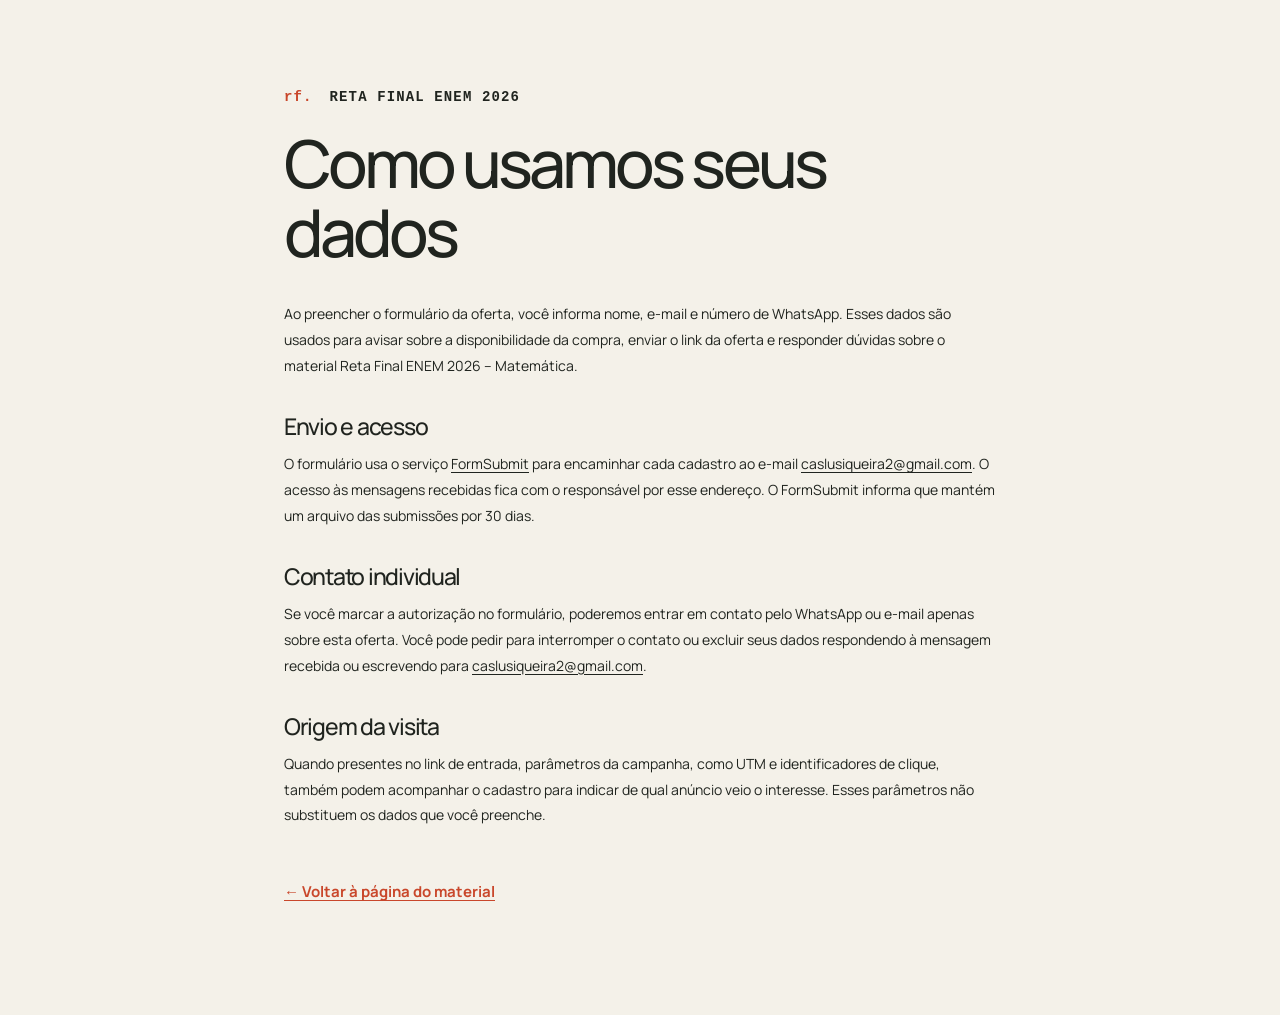
==== privacidade.html @ 4589cd56 "Add lead form privacy notice" ====
<!doctype html>
<html lang="pt-BR">
<head>
  <meta charset="utf-8">
  <meta name="viewport" content="width=device-width, initial-scale=1">
  <meta name="theme-color" content="#f4f1e9">
  <title>Privacidade | Reta Final ENEM 2026</title>
  <meta name="description" content="Como os dados do formulário da oferta Reta Final ENEM 2026 são utilizados.">
  <link rel="canonical" href="https://andreretafinal.vercel.app/privacidade.html">
  <link rel="icon" href="assets/favicon.svg" type="image/svg+xml">
  <link rel="stylesheet" href="assets/site.css?v=20261107-leads">
  <style>
    .privacy-page{max-width:760px;margin:0 auto;padding:85px 24px 110px}
    .privacy-page h1{font-size:clamp(36px,6vw,66px);line-height:1.05;letter-spacing:-.06em;margin:18px 0 34px}
    .privacy-page h2{font-size:23px;margin:35px 0 12px}
    .privacy-page p,.privacy-page li{font-size:14px;line-height:1.85;margin:0 0 12px}
    .privacy-page a{text-decoration:underline;text-underline-offset:3px}
    .privacy-page ul{padding-left:24px}
    .privacy-page .back-link{display:inline-block;margin-top:40px;color:var(--accent);font-weight:700}
  </style>
</head>
<body>
  <main class="privacy-page">
    <p class="eyebrow"><span>rf.</span> RETA FINAL ENEM 2026</p>
    <h1>Como usamos seus dados</h1>
    <p>Ao preencher o formulário da oferta, você informa nome, e-mail e número de WhatsApp. Esses dados são usados para avisar sobre a disponibilidade da compra, enviar o link da oferta e responder dúvidas sobre o material Reta Final ENEM 2026 – Matemática.</p>
    <h2>Envio e acesso</h2>
    <p>O formulário usa o serviço <a href="https://formsubmit.co/" target="_blank" rel="noopener noreferrer">FormSubmit</a> para encaminhar cada cadastro ao e-mail <a href="mailto:caslusiqueira2@gmail.com">caslusiqueira2@gmail.com</a>. O acesso às mensagens recebidas fica com o responsável por esse endereço. O FormSubmit informa que mantém um arquivo das submissões por 30 dias.</p>
    <h2>Contato individual</h2>
    <p>Se você marcar a autorização no formulário, poderemos entrar em contato pelo WhatsApp ou e-mail apenas sobre esta oferta. Você pode pedir para interromper o contato ou excluir seus dados respondendo à mensagem recebida ou escrevendo para <a href="mailto:caslusiqueira2@gmail.com">caslusiqueira2@gmail.com</a>.</p>
    <h2>Origem da visita</h2>
    <p>Quando presentes no link de entrada, parâmetros da campanha, como UTM e identificadores de clique, também podem acompanhar o cadastro para indicar de qual anúncio veio o interesse. Esses parâmetros não substituem os dados que você preenche.</p>
    <a class="back-link" href="/">← Voltar à página do material</a>
  </main>
</body>
</html>
---- assets/site.css ----
@font-face{font-family:Manrope;src:url('fonts/manrope-latin.woff2') format('woff2');font-weight:400 800;font-display:swap}
@font-face{font-family:Newsreader;src:url('fonts/newsreader-italic-latin.woff2') format('woff2');font-weight:400 500;font-style:italic;font-display:swap}
:root{--paper:#f4f1e9;--white:#fcfbf7;--ink:#20241f;--muted:#65685f;--line:#d7d7cc;--accent:#c9472b;--accent-light:#f0dace;--dark:#222b25;--serif:Newsreader,Georgia,serif;--sans:Manrope,Arial,sans-serif;--mono:'Courier New',monospace}
*,*::before,*::after{box-sizing:border-box}
html{scroll-behavior:smooth;scroll-padding-top:104px;-webkit-text-size-adjust:100%}
body{margin:0;background:var(--paper);color:var(--ink);font-family:var(--sans);font-size:15px;line-height:1.65;-webkit-font-smoothing:antialiased}
body.dialog-open{overflow:hidden}
::selection{background:var(--accent);color:var(--white)}
img,svg{display:block;max-width:100%}
button,input{font:inherit}
button,a{touch-action:manipulation;-webkit-tap-highlight-color:transparent}
button{cursor:pointer}
a{color:inherit;text-decoration:none}
button{color:inherit}
button:disabled{cursor:default}
button:focus-visible,a:focus-visible,summary:focus-visible,[tabindex]:focus-visible{outline:2px solid var(--accent);outline-offset:5px}
[hidden]{display:none!important}
h1,h2,h3,p{margin:0}
h1,h2,h3{font-weight:500}
.container{width:calc(100% - 112px);max-width:1280px;margin-inline:auto}
.section-space{padding-block:112px}
.serif{font-family:var(--serif);font-style:italic;font-weight:400;letter-spacing:-.04em}
.eyebrow{display:flex;align-items:center;gap:12px;font:11px/1.4 var(--mono);letter-spacing:.08em;font-weight:700}
.eyebrow>span:first-child:not(.edition-mark){color:var(--accent);margin-right:5px}
.edition-mark{width:8px;height:8px;background:var(--accent)}
h2{font-size:clamp(36px,4vw,58px);letter-spacing:-.055em;line-height:1.09}
.skip-link{position:fixed;top:8px;left:8px;z-index:300;padding:12px 20px;background:var(--ink);color:white;transform:translateY(-150%)}
.skip-link:focus{transform:translateY(0)}
.reading-progress{position:fixed;left:0;top:0;height:2px;background:var(--accent);width:100%;transform:scaleX(0);transform-origin:left;z-index:200}
.site-header{position:sticky;top:0;z-index:50;background:rgba(244,241,233,.97);border-bottom:1px solid var(--line)}
.header-inner{display:flex;align-items:center;min-height:92px;gap:38px}
.brand{display:inline-flex;align-items:center;gap:15px;flex-shrink:0}
.brand-symbol{font-size:54px;font-weight:800;letter-spacing:-6px;line-height:1;padding-right:7px}
.brand-symbol>span{color:var(--accent)}
.brand-name{font-size:13px;font-weight:800;line-height:1.8;letter-spacing:.12em}
.brand-name>span{display:block;font:9px/1.5 var(--mono);letter-spacing:.035em;font-weight:400}
.desktop-nav{display:flex;gap:33px;margin-left:auto;font-size:12px;font-weight:500}
.desktop-nav a{position:relative;padding-block:12px}
.desktop-nav a::after{content:'';position:absolute;bottom:5px;left:0;width:100%;height:1px;background:var(--ink);transform:scaleX(0);transform-origin:left;transition:transform .2s}
.desktop-nav a:hover::after{transform:scaleX(1)}
.header-cta{display:flex;align-items:center;gap:25px;font-size:12px;font-weight:700;border:1px solid var(--ink);padding:12px 19px;transition:background .2s,color .2s}
.header-cta span{font-size:20px;line-height:1}
.header-cta:hover{background:var(--ink);color:var(--paper)}
.menu-toggle{display:none;width:44px;height:44px;border:0;background:none;padding:12px}
.menu-toggle span{display:block;height:1px;background:var(--ink);margin-block:6px;transition:transform .2s}
.menu-toggle[aria-expanded=true] span:first-child{transform:translateY(3.5px) rotate(45deg)}
.menu-toggle[aria-expanded=true] span:last-child{transform:translateY(-3.5px) rotate(-45deg)}
.mobile-nav{border-top:1px solid var(--line);padding:14px 24px 24px}
.mobile-nav a{display:flex;align-items:center;justify-content:space-between;padding:14px 0;border-bottom:1px solid var(--line);font-size:17px}
.mobile-nav a span{font:10px var(--mono);color:var(--accent)}
.hero{overflow:clip}
.hero-grid{display:grid;grid-template-columns:1.16fr 1fr;gap:52px;padding-top:76px;padding-bottom:53px;align-items:center}
.hero h1{font-size:clamp(65px,7.25vw,108px);line-height:.99;letter-spacing:-.075em;margin-top:29px;font-weight:500}
.hero h1 .serif{color:var(--accent);white-space:nowrap;letter-spacing:-.06em}
.hero-description{font-size:20px;line-height:1.6;max-width:470px;margin-top:27px;letter-spacing:-.025em}
.hero-description strong{font-weight:600}
.hero-detail{font-size:13px;color:var(--muted);max-width:430px;margin-top:17px;line-height:1.8}
.hero-actions{display:flex;align-items:center;gap:25px;margin-top:31px;flex-wrap:wrap}
.button{display:inline-flex;align-items:center;justify-content:space-between;gap:24px;min-height:56px;padding:16px 22px;font-size:12px;font-weight:600;line-height:1.4;transition:background .2s,transform .2s}
.button>span{font-size:23px;line-height:1;font-weight:400;transition:transform .2s}
.button:hover>span{transform:translate(2px,-2px)}
.button-dark{background:var(--ink);color:var(--white);border:1px solid var(--ink)}
.button-dark:hover{background:var(--accent);border-color:var(--accent)}
.button-accent{background:var(--accent);color:var(--white);border:1px solid var(--accent)}
.button-accent:hover{background:#ad3c23;border-color:#ad3c23}
.text-link{display:inline-flex;align-items:center;gap:15px;font-size:11px;font-weight:600;border-bottom:1px solid var(--line);padding-block:8px}
.text-link span{font-size:19px;line-height:1}
.text-link:hover{border-color:var(--ink)}
.purchase-note{font-size:10px;color:var(--muted);display:flex;gap:10px;align-items:center;margin-top:14px}
.purchase-note strong{font-weight:700;color:var(--ink)}
.purchase-note del{color:var(--muted);text-decoration-color:var(--accent);text-decoration-thickness:1px}
.purchase-note>span{color:#b9b8ad}
.hero-author{display:inline-flex;align-items:center;gap:12px;margin-top:35px;font-size:10px;color:var(--muted);line-height:1.65}
.hero-author img{width:43px;height:43px;object-fit:cover;object-position:50% 19%;border-radius:50%;filter:grayscale(1);background:var(--white)}
.hero-author strong{display:block;font-weight:600;font-size:12px;color:var(--ink)}
.hero-author strong>span{margin-left:15px}
.hero-product{position:relative;align-self:stretch;display:flex;flex-direction:column;justify-content:center;min-width:0;padding-top:3px}
.book-presentation{position:relative;display:flex;align-items:center;justify-content:center;perspective:1400px;isolation:isolate;padding:40px 36px;background-image:linear-gradient(#dcded342 1px,transparent 1px),linear-gradient(90deg,#dcded342 1px,transparent 1px);background-size:29px 29px}
.hero-artwork{display:block;position:relative;z-index:2;width:min(100%,320px);flex-shrink:0;transform-style:preserve-3d;transform:rotateX(4deg) rotateY(-14deg) rotateZ(-7deg);animation:book-float 7s ease-in-out infinite;box-shadow:18px 26px 26px -18px #20241f66}
.hero-artwork img{display:block;width:100%;height:auto;position:relative;border:1px solid #24241f26;backface-visibility:hidden}
.hero-artwork::before{content:'';position:absolute;left:100%;top:4px;bottom:-2px;width:9px;background:repeating-linear-gradient(90deg,#f7f3e8 0,#f7f3e8 1px,#c8c0b1 1px,#c8c0b1 2px);transform-origin:left;transform:rotateY(48deg);border-right:1px solid #b4ab98}
.hero-artwork::after{content:'';position:absolute;inset:0;pointer-events:none;background:linear-gradient(90deg,#0004 0,#0001 2%,#ffffff26 3.5%,transparent 8%);border-left:2px solid #161c174d}
.book-preview-page{position:absolute;z-index:0;top:50%;left:50%;width:52%;max-width:280px;aspect-ratio:2/3;transform:translate(-27%,-48%) rotate(9deg);background:var(--white);box-shadow:0 8px 18px #20241f20;overflow:hidden}
.book-preview-page img{width:100%;height:100%;object-fit:cover}
.book-motion-toggle{display:inline-flex;align-self:flex-end;align-items:center;gap:7px;margin-top:10px;padding:7px 0 7px 12px;min-height:32px;border:0;background:none;font-size:9px;color:var(--muted)}
.book-motion-toggle>span:first-child{font-size:12px;line-height:1}
.book-motion-toggle:hover{color:var(--ink)}
.hero-product.is-paused .hero-artwork,.hero-artwork:hover,.hero-artwork:focus-visible{animation-play-state:paused}
@keyframes book-float{0%,100%{transform:translateY(3px) rotateX(4deg) rotateY(-14deg) rotateZ(-7deg)}50%{transform:translateY(-7px) rotateX(2deg) rotateY(-10deg) rotateZ(-5deg)}}
.product-topline,.product-bottomline{display:flex;justify-content:space-between;align-items:center;font:9px/1.5 var(--mono);letter-spacing:.06em;padding:15px 0;border-top:1px solid #c8c8bb}
.product-bottomline{border-top:0;border-bottom:1px solid #c8c8bb;padding-bottom:16px}
.product-bottomline>span:first-child{display:flex;align-items:center;gap:12px}
.small-cross{font:25px/1 var(--sans);color:var(--accent)}
.hero-index{display:flex;justify-content:space-between;align-items:center;border-bottom:1px solid var(--line);padding-block:22px;font:9px var(--mono);letter-spacing:.06em}
.hero-index>a{display:flex;gap:50px;align-items:center}
.hero-index>a>span{font:21px/1 var(--sans)}
.facts{display:grid;grid-template-columns:repeat(4,1fr);padding-block:37px;border-bottom:1px solid var(--line);gap:24px}
.facts>div{display:flex;gap:18px;align-items:center;border-right:1px solid var(--line)}
.facts>div:last-child{border:0}
.fact-number{font-size:35px;line-height:1;letter-spacing:-.055em;white-space:nowrap}
.fact-number>span{font-size:17px;color:var(--accent);margin-left:2px}
.facts p{font-size:10px;line-height:1.6;color:var(--muted)}
.facts p strong{font-weight:500;color:var(--ink)}
.samples{background:var(--white);margin-top:64px}
.section-heading{display:flex;align-items:end;justify-content:space-between;gap:50px;margin-bottom:53px}
.section-heading .eyebrow{margin-bottom:26px}
.section-heading>p{max-width:307px;color:var(--muted);font-size:13px;line-height:1.85;margin-bottom:4px}
.sample-workspace{display:grid;grid-template-columns:1fr 1.35fr;gap:70px}
.sample-sidebar{display:flex;flex-direction:column;min-width:0;padding-top:22px}
.sidebar-label{display:flex;align-items:center;justify-content:space-between;font:9px var(--mono);letter-spacing:.07em;margin-bottom:26px;color:var(--muted)}
.sidebar-label>span{font:25px var(--sans);color:var(--accent)}
.sample-tab{display:flex;align-items:center;gap:19px;width:100%;background:none;border:0;border-top:1px solid var(--line);padding:25px 8px;text-align:left;transition:background .2s}
.sample-tab:last-child{border-bottom:1px solid var(--line)}
.sample-tab .tab-number{font:10px var(--mono);align-self:start;padding-top:5px;color:var(--muted)}
.sample-tab strong{display:block;font-size:19px;font-weight:500;letter-spacing:-.04em;line-height:1.5}
.sample-tab small{display:block;font-size:11px;color:var(--muted);margin-top:4px}
.tab-arrow{margin-left:auto;font-size:25px;align-self:start;line-height:1.4;opacity:0;transition:opacity .2s}
.sample-tab[aria-selected=true]{color:var(--accent);background:#f1eee6;border-top-color:var(--accent)}
.sample-tab[aria-selected=true] .tab-number{color:var(--accent)}
.sample-tab[aria-selected=true] .tab-arrow,.sample-tab:hover .tab-arrow{opacity:1}
.sample-note{display:flex;align-items:start;gap:14px;margin-top:34px;color:var(--muted)}
.sample-note>span{font-size:26px;line-height:1;color:var(--accent)}
.sample-note p{font-size:12px;line-height:1.75;max-width:260px}
.sample-sidebar>.text-link{align-self:start;margin-top:auto;padding-top:33px}
.sample-panel{background:#e7e7dd;border:1px solid #dcddd2;min-width:0}
.preview-toolbar{display:flex;align-items:center;justify-content:space-between;padding:17px 22px;font:9px var(--mono);letter-spacing:.04em;color:#535b51}
.page-preview{width:100%;height:445px;display:flex;align-items:center;justify-content:center;position:relative;padding:0 30px 20px;border:0;background:none;overflow:hidden}
.page-preview>img{height:100%;width:auto;max-width:100%;object-fit:contain;box-shadow:0 8px 22px #20241f20;transition:transform .4s}
.page-preview:hover>img{transform:translateY(-3px)}
.expand-label{position:absolute;bottom:37px;left:50%;transform:translateX(-50%);display:flex;align-items:center;justify-content:center;gap:12px;background:var(--ink);color:var(--white);font-size:10px;padding:11px 17px;white-space:nowrap;box-shadow:0 3px 14px #0002}
.preview-caption{font-size:10px;color:#535b51;border-top:1px solid #d2d5c8;padding:13px 22px;line-height:1.6;min-height:43px}
.approach{background:var(--dark);color:var(--paper)}
.approach-grid{display:grid;grid-template-columns:1fr 1fr;gap:100px;align-items:center}
.approach .eyebrow{color:#d5d9cc;margin-bottom:32px}
.approach .eyebrow>span{color:#e7997e!important}
.approach h2{font-size:clamp(36px,3.65vw,52px)}
.approach h2 .serif{color:#c9d2ba}
.approach-content>p:not(.lead){font-size:13px;color:#bdc5b6;line-height:1.9}
.approach-content .lead{font-size:23px;line-height:1.5;letter-spacing:-.035em;margin-bottom:24px;max-width:420px}
.reasoning-flow{display:flex;align-items:center;justify-content:space-between;font-size:12px;border-top:1px solid #56604f;border-bottom:1px solid #56604f;padding-block:24px;margin-block:29px 20px}
.reasoning-flow>span:nth-child(even){font-size:21px;color:#e7997e}
.reasoning-flow strong{font-weight:500;color:#e5bca6}
.approach-content>.quiet-note{font-size:10px!important;max-width:350px}
.curriculum .section-heading{gap:30px}
.curriculum .section-heading h2{font-size:clamp(35px,3.8vw,55px)}
.curriculum .section-heading>p{max-width:245px}
.curriculum-table{border-top:1px solid var(--ink)}
.curriculum-row{display:grid;grid-template-columns:65px 1.1fr 1.3fr 100px;gap:40px;align-items:center;border-bottom:1px solid var(--line);padding:30px 0}
.row-number{font:11px var(--mono);color:var(--accent);align-self:start;padding-top:7px}
.curriculum-row h3{font-size:27px;line-height:1.17;letter-spacing:-.045em}
.curriculum-row>p{font-size:12px;line-height:1.85;max-width:370px;color:var(--muted)}
.topic-diagram{width:83px;display:flex;flex-direction:column;gap:5px;margin-left:auto;color:var(--accent)}
.topic-diagram>span{font:9px var(--mono);margin-bottom:3px}
.topic-diagram>i{display:block;width:var(--bar);height:9px;background:currentColor;opacity:.85}
.topic-diagram>i:nth-child(3){opacity:.5}.topic-diagram>i:nth-child(4){opacity:.25}
.topic-geometry{width:100px;height:80px;color:var(--accent)}
.topic-data{display:flex;gap:8px;position:relative;align-items:center;justify-content:end;padding-bottom:16px;font:15px var(--mono)}
.topic-data strong{color:var(--accent);font-weight:400;border-bottom:1px solid var(--accent);padding-block:6px}
.topic-data small{font:7px var(--mono);color:var(--accent);position:absolute;bottom:0;left:23px}
.curriculum-footnote{display:flex;justify-content:space-between;align-items:center;gap:20px;margin-top:23px}
.curriculum-footnote>span{font:9px var(--mono);color:var(--accent)}
.curriculum-footnote p{font-size:10px;color:var(--muted)}
.study{background:#e9eade}
.study-grid{display:grid;grid-template-columns:1fr 1fr;gap:100px}
.study .eyebrow{margin-bottom:29px}
.study h2{font-size:clamp(36px,3.8vw,55px)}
.study-intro>p:not(.eyebrow){font-size:13px;line-height:1.9;max-width:300px;margin-top:25px;color:var(--muted)}
.study-scribble{display:block;font-family:var(--serif);font-style:italic;font-size:24px;color:var(--accent);margin-top:27px;transform:rotate(-4deg);transform-origin:left}
.study-steps{list-style:none;padding:0;margin:0}
.study-steps li{display:flex;gap:26px;border-top:1px solid #c1c5b3;padding-block:27px 29px}
.study-steps li:last-child{padding-bottom:0}
.study-steps li>span{font:11px var(--mono);color:var(--accent);padding-top:6px}
.study-steps h3{font-size:21px;font-weight:500;line-height:1.4;letter-spacing:-.03em;margin-bottom:12px}
.study-steps p{font-size:12px;line-height:1.9;color:#626958;max-width:390px}
.author-section{background:var(--white);padding-block:96px}
.author-grid{display:grid;grid-template-columns:.92fr 1fr;gap:115px;align-items:center}
.author-image{position:relative;background:#f1f0eb;max-width:440px;padding:22px 0 0;align-self:stretch;overflow:hidden;min-height:480px}
.author-image img{height:100%;max-height:540px;min-height:100%;width:100%;object-fit:cover;object-position:center top;filter:grayscale(1);mix-blend-mode:multiply}
.photo-caption{position:absolute;bottom:0;left:0;width:100%;font:8px var(--mono);background:var(--ink);color:var(--paper);padding:15px 20px;letter-spacing:.02em}
.portrait-index{position:absolute;left:22px;top:19px;font-size:38px;line-height:1;font-weight:500;letter-spacing:-.08em;color:#acada0}
.author-copy .eyebrow{margin-bottom:28px}
.author-copy h2{font-size:clamp(48px,5vw,72px)}
.author-copy .serif{color:var(--accent)}
.author-copy>p:not(.eyebrow){font-size:12px;color:var(--muted);line-height:1.9;max-width:390px}
.author-copy .author-lead{font-size:21px!important;line-height:1.5!important;letter-spacing:-.025em;margin-block:28px 22px;color:var(--ink)!important}
.author-signoff{display:flex;align-items:center;justify-content:space-between;border-top:1px solid var(--line);padding-top:25px;margin-top:32px;gap:25px;max-width:410px}
.author-signoff>span{font:9px/1.7 var(--mono);color:var(--muted)}
.author-signoff>a{font-size:10px;display:flex;align-items:center;gap:16px}
.author-signoff>a>span{font-size:20px}
.offer{background:#e8e4d9;border-bottom:1px solid #d2cec1}
.offer-grid{display:grid;grid-template-columns:1.1fr 1fr;align-items:center;gap:100px}
.offer-copy .eyebrow{margin-bottom:31px}
.offer-copy h2{font-size:clamp(37px,4vw,58px)}
.offer-copy h2 .serif{color:var(--accent)}
.offer-copy>p:not(.eyebrow){font-size:13px;line-height:1.9;max-width:370px;color:var(--muted);margin-top:29px}
.offer-copy>.text-link{margin-top:24px;border-color:#b7b6aa}
.offer-card{position:relative;background:var(--white);padding:35px 37px 28px;border-top:3px solid var(--accent);box-shadow:0 12px 35px #20241f08}
.offer-card-top{display:flex;align-items:center;gap:12px;margin-bottom:29px}
.mini-brand{font-size:41px;line-height:1;font-weight:800;letter-spacing:-.1em;padding-right:4px}
.offer-card-top>span:nth-child(2){font:8px/1.5 var(--mono);letter-spacing:.05em}
.offer-format{margin-left:auto;font:8px var(--mono);color:var(--muted);border:1px solid var(--line);padding:6px 8px}
.offer-card h3{font-size:26px;line-height:1.2;letter-spacing:-.04em}
.offer-byline{font-size:10px;color:var(--muted);margin-top:9px}
.offer-includes{padding:25px 0;margin:23px 0 0;border-block:1px solid var(--line);list-style:none}
.offer-includes li{position:relative;font-size:11px;padding-left:22px;margin-bottom:11px;line-height:1.65}
.offer-includes li:last-child{margin-bottom:0}
.offer-includes li::before{content:'↗';position:absolute;left:0;color:var(--accent);font-size:16px;line-height:1.2}
.price-block{padding-block:25px 26px}
.price-block>span{font:8px var(--mono);letter-spacing:.05em;color:var(--muted)}
.regular-price{font-size:12px;color:var(--muted);margin-top:12px}
.regular-price del,.mobile-purchase strong del{text-decoration-color:var(--accent);text-decoration-thickness:1px}
.mobile-purchase strong del{font-size:10px;color:var(--muted);font-weight:400;margin-right:3px}
.price{font-size:85px;line-height:1.3;letter-spacing:-.075em;font-weight:500}
.price>span:first-child{font-size:20px;letter-spacing:-.04em;vertical-align:top;position:relative;top:22px;margin-right:3px}
.price>span:last-child{font-size:52px;letter-spacing:-.08em}
.price-block>p:last-child{font-size:10px;color:var(--muted)}
.offer-card>.button{width:100%;font-size:12px;min-height:58px}
.checkout-note{display:flex;align-items:center;justify-content:center;gap:8px;font-size:9px;margin-top:15px;color:var(--muted)}
.delivery-note{font-size:9px;line-height:1.8;text-align:center;color:var(--muted);margin-top:15px;border-top:1px solid var(--line);padding-top:15px}
.campaign-ribbon{display:inline-flex;align-items:center;gap:11px;margin-top:22px;padding:7px 11px;background:var(--accent);color:var(--white);font:700 9px/1.5 var(--mono);letter-spacing:.08em}
.campaign-ribbon span{font-size:13px}
.lead-form{display:grid;gap:7px;border-top:1px solid var(--line);padding-top:22px}
.lead-form-title{font-size:15px;font-weight:700;letter-spacing:-.02em;margin-bottom:7px}
.lead-form>label:not(.lead-consent){font-size:10px;font-weight:700;margin-top:7px}
.lead-form>input:not([type=hidden]){width:100%;min-height:49px;border:1px solid #bcbdb2;border-radius:0;background:#fff;padding:11px 13px;color:var(--ink);font-size:13px}
.lead-form>input:not([type=hidden]):focus{outline:2px solid var(--accent);outline-offset:2px}
.lead-form>input::placeholder{color:#85877e}
.lead-form .lead-honey{position:absolute!important;left:-10000px!important;width:1px!important;height:1px!important;opacity:0!important;pointer-events:none!important}
.lead-consent{display:flex;align-items:flex-start;gap:10px;margin-block:11px 5px;font-size:10px;line-height:1.55;color:var(--muted)}
.lead-consent input{flex:none;width:16px;height:16px;margin:1px 0 0;accent-color:var(--accent)}
.lead-submit{width:100%;min-height:58px;font-size:12px}
.lead-submit:disabled{opacity:.65}
.lead-status{min-height:16px;font-size:10px;color:var(--accent);line-height:1.5}
.lead-privacy{font-size:9px;line-height:1.6;color:var(--muted)}
.lead-privacy a{text-decoration:underline;text-underline-offset:2px}
.offer-unlocked{padding-top:22px;border-top:1px solid var(--line)}
.unlock-kicker{font:700 9px var(--mono);letter-spacing:.08em;color:var(--accent)}
.offer-unlocked h4{font-size:19px;line-height:1.35;letter-spacing:-.03em;margin:10px 0}
.offer-unlocked>p:not(.unlock-kicker){font-size:11px;line-height:1.8;color:var(--muted)}
.offer-unlocked>.button{width:100%;margin-top:18px;min-height:55px;font-size:12px}
.offer-unlocked>.text-link{display:inline-flex;margin-top:19px;font-size:10px;text-decoration:underline;text-underline-offset:4px}
@media(max-width:699px){.campaign-ribbon{margin-top:18px;font-size:8px}.lead-form-title{font-size:16px}.lead-form>input:not([type=hidden]){font-size:16px}.lead-consent{font-size:11px}}
.faq{background:var(--white)}
.faq-grid{display:grid;grid-template-columns:.95fr 1.1fr;gap:90px}
.faq .eyebrow{margin-bottom:28px}
.faq h2{font-size:clamp(36px,3.9vw,54px)}
.faq-list{border-top:1px solid var(--ink)}
.faq-list details{border-bottom:1px solid var(--line)}
.faq-list summary{list-style:none;display:flex;align-items:center;justify-content:space-between;gap:24px;cursor:pointer;font-size:12px;font-weight:600;min-height:77px;padding-block:22px;line-height:1.6}
.faq-list summary::-webkit-details-marker{display:none}
.faq-list summary>span{font-size:23px;line-height:1;font-weight:400;color:var(--accent);transition:transform .2s}
.faq-list details[open] summary>span{transform:rotate(45deg)}
.faq-answer{padding:0 35px 25px 0;font-size:12px;line-height:1.9;color:var(--muted)}
.closing-line{display:flex;justify-content:space-between;align-items:center;padding-block:35px;font:10px/1.8 var(--mono);letter-spacing:.04em}
.closing-line strong{font-weight:400;color:var(--accent)}
.closing-line>a{display:flex;align-items:center;justify-content:center;font:25px var(--sans);width:48px;height:48px;border:1px solid #c5c6b9}
.closing-line>a:hover{background:var(--ink);color:var(--white)}
.site-footer{background:var(--ink);color:var(--paper);padding:55px 0 28px}
.footer-main{display:flex;align-items:center;justify-content:space-between;gap:40px;padding-bottom:40px}
.footer-main>p{font-size:12px;color:#c2c7b9;line-height:1.8}
.footer-main nav{display:flex;gap:25px;font-size:10px}
.footer-main nav a:hover{color:#e7997e}
.footer-bottom{display:flex;justify-content:space-between;gap:30px;border-top:1px solid #42473d;padding-top:21px;font-size:8px;color:#b5bcac;line-height:1.8}
.mobile-purchase{display:none}
.sample-dialog{width:min(940px,calc(100% - 60px));height:calc(100dvh - 48px);max-height:1100px;max-width:none;padding:0;border:1px solid #535a4f;background:var(--dark);color:var(--paper);overflow:hidden}
.sample-dialog::backdrop{background:#11170fe6;backdrop-filter:blur(6px)}
.dialog-content{height:100%;display:flex;flex-direction:column;min-height:0}
.dialog-header{display:flex;align-items:center;justify-content:space-between;padding:15px 22px;border-bottom:1px solid #4d5648;gap:20px}
.dialog-header>div{display:flex;align-items:center;gap:25px}
.dialog-header>div>span{font:10px var(--mono);color:#c4cbb9;white-space:nowrap}
.dialog-header h2{font-size:15px;letter-spacing:-.02em;line-height:1.5}
.icon-button{display:flex;justify-content:center;align-items:center;flex-shrink:0;width:44px;height:40px;background:none;border:1px solid #5a6255;color:var(--paper);font-size:20px;line-height:1}
.icon-button:hover{background:#444d3e}
.dialog-image-area{flex:1;min-height:0;overflow:auto;display:flex;align-items:start;justify-content:center;padding:20px}
.dialog-image-area>img{width:auto;height:100%;object-fit:contain;max-width:100%}
.dialog-image-area.is-zoomed{display:block;text-align:center}
.dialog-image-area.is-zoomed>img{width:900px;height:auto;max-width:none;display:inline-block;vertical-align:top}
.dialog-footer{display:flex;align-items:center;justify-content:center;gap:27px;padding:12px 20px;border-top:1px solid #4d5648}
.zoom-button{padding:11px 20px;border:0;background:none;color:var(--paper);font-size:11px}
.zoom-button:hover{text-decoration:underline}
@media(min-width:1500px){.hero-grid{padding-top:91px;padding-bottom:65px}.hero-author{margin-top:40px}}
@media(max-width:1199px){.container{width:calc(100% - 72px)}.header-inner{gap:25px}.desktop-nav{gap:23px}.hero-grid{gap:35px;grid-template-columns:1.2fr 1fr;padding-top:58px}.hero h1{font-size:7.2vw}.hero-description{font-size:18px}.hero-actions{gap:14px}.hero-actions>.button{font-size:11px;padding-inline:17px}.product-topline,.product-bottomline{font-size:8px}.facts{gap:18px}.facts>div{gap:11px}.fact-number{font-size:29px}.facts p{font-size:9px}.section-space{padding-block:90px}.sample-workspace{gap:45px}.sample-tab strong{font-size:17px}.sample-tab{gap:14px}.approach-grid,.study-grid{gap:65px}.curriculum-row{grid-template-columns:45px 1fr 1.15fr 90px;gap:25px}.curriculum-row h3{font-size:25px}.author-grid{gap:70px}.offer-grid{gap:65px}.offer-card{padding:29px}.faq-grid{gap:55px}}
@media(max-width:959px){.container{width:calc(100% - 56px)}.header-inner{min-height:80px;gap:20px}.brand-symbol{font-size:46px}.brand-name{font-size:11px}.brand-name>span{font-size:8px}.desktop-nav{gap:19px;font-size:11px}.header-cta{font-size:11px;padding:10px 14px;gap:14px}.hero-grid{gap:25px}.hero .eyebrow{font-size:8px;gap:8px;letter-spacing:.02em}.hero h1{font-size:7.45vw;margin-top:25px}.hero-description{font-size:16px;line-height:1.65}.hero-detail{font-size:11px;line-height:1.85}.hero-actions{margin-top:24px}.hero-actions>.button{min-height:52px}.hero-actions>.text-link{font-size:10px}.purchase-note{font-size:9px;gap:7px}.hero-author{margin-top:27px}.product-topline,.product-bottomline{font-size:6px}.small-cross{font-size:20px}.facts{grid-template-columns:repeat(2,1fr);row-gap:26px;padding-block:30px}.facts>div:nth-child(2){border-right:0}.facts>div{gap:18px}.fact-number{font-size:35px;min-width:82px}.facts p{font-size:10px}.samples{margin-top:45px}.section-heading{gap:30px}.section-heading>p{max-width:250px;font-size:12px}.sample-workspace{gap:30px;grid-template-columns:1fr 1.1fr}.sample-tab{padding-block:22px;gap:11px}.sample-tab strong{font-size:15px}.sample-tab small{font-size:9px}.sample-tab .tab-number{font-size:8px}.tab-arrow{font-size:20px}.page-preview{height:405px;padding:0 20px 18px}.preview-toolbar{font-size:7px;padding-inline:15px}.preview-caption{padding:13px 15px;font-size:9px}.sample-note p{font-size:11px}.sample-sidebar>.text-link{font-size:10px}.approach-grid,.study-grid{gap:45px}.approach-content .lead{font-size:20px}.approach-content>p:not(.lead){font-size:12px}.reasoning-flow{font-size:10px;gap:10px}.curriculum-row{grid-template-columns:30px 1fr 1.2fr 80px;gap:22px}.curriculum-row h3{font-size:23px}.curriculum-row>p{font-size:11px}.topic-diagram{width:70px}.topic-geometry{width:80px}.curriculum-footnote{align-items:start}.curriculum-footnote>span{font-size:8px}.curriculum-footnote p{font-size:9px;max-width:230px}.study-steps li{gap:18px}.study-steps h3{font-size:19px}.study-steps p{font-size:11px}.author-grid{gap:45px}.author-image{min-height:430px}.author-copy .eyebrow{font-size:9px}.author-copy>p:not(.eyebrow){font-size:11px}.author-copy .author-lead{font-size:18px!important}.author-signoff{align-items:start;gap:15px;flex-wrap:wrap}.offer-grid{gap:35px;grid-template-columns:1fr 1fr}.offer-copy h2{font-size:37px}.offer-card{padding:26px 24px}.offer-card h3{font-size:23px}.offer-includes li{font-size:10px}.offer-copy>.text-link{font-size:10px}.price{font-size:75px}.price>span:last-child{font-size:45px}.faq-grid{gap:40px}.faq h2{font-size:37px}.faq-list summary{font-size:11px}.footer-main{gap:24px}.footer-main nav{gap:17px;font-size:9px}}
@media(max-width:699px){
  html{scroll-padding-top:90px}.container{width:calc(100% - 40px)}.section-space{padding-block:64px}.eyebrow{font-size:9px;letter-spacing:.04em;gap:9px}h2{font-size:41px;line-height:1.07}.header-inner{min-height:74px;gap:14px}.brand{gap:11px}.brand-symbol{font-size:42px;letter-spacing:-5px;padding-right:5px}.brand-name{font-size:10px;letter-spacing:.1em}.brand-name>span{font-size:7px}.desktop-nav{display:none}.header-cta{margin-left:auto;padding:8px 12px;font-size:10px;gap:11px}.header-cta>span{font-size:17px}.menu-toggle{display:block;margin-right:-11px;margin-left:-7px;flex-shrink:0}.hero-grid{display:flex;flex-direction:column;align-items:stretch;padding-top:40px;padding-bottom:35px;gap:39px}.hero .eyebrow{font-size:8px;letter-spacing:.04em}.hero h1{font-size:clamp(58px,12.8vw,89px);line-height:1.01;letter-spacing:-.065em;margin-top:25px}.hero h1 .serif{letter-spacing:-.055em}.hero-description{font-size:17px;max-width:460px;margin-top:25px;line-height:1.6;letter-spacing:-.02em}.hero-detail{font-size:12px;max-width:440px;margin-top:14px;line-height:1.85}.hero-actions{gap:17px;margin-top:25px;align-items:center}.hero-actions>.button{font-size:11px;padding-inline:17px;min-height:52px;gap:15px}.hero-actions>.text-link{font-size:10px;gap:9px}.purchase-note{font-size:9px;margin-top:12px;gap:8px}.hero-author{margin-top:27px;font-size:9px;gap:11px}.hero-author strong{font-size:11px}.hero-author img{width:38px;height:38px}.hero-product{max-width:490px;width:100%;align-self:center}.product-topline,.product-bottomline{font-size:8px;padding-block:13px}.hero-index{padding-block:20px;font-size:7px;gap:15px}.hero-index>a{gap:17px}.hero-index>a>span{font-size:19px}.facts{gap:25px 14px;padding-block:29px}.facts>div{gap:12px}.fact-number{font-size:30px;min-width:65px}.fact-number>span{font-size:13px}.facts p{font-size:8px;line-height:1.75}.samples{margin-top:34px}.section-heading{display:block;margin-bottom:32px}.section-heading .eyebrow{margin-bottom:23px}.section-heading>p{max-width:390px;font-size:12px;margin-top:24px;line-height:1.9}.sample-workspace{display:flex;flex-direction:column;gap:27px}.sample-sidebar{padding-top:0}.sidebar-label{margin-bottom:12px;font-size:8px}.sample-tab{padding:17px 8px;gap:16px}.sample-tab strong{font-size:17px}.sample-tab small{font-size:10px;margin-top:3px}.sample-tab .tab-number{font-size:9px;padding-top:4px}.sample-tab .tab-arrow{font-size:22px}.sample-note,.sample-sidebar>.text-link{display:none}.preview-toolbar{font-size:8px;padding:16px}.page-preview{height:465px;padding:0 22px 19px}.expand-label{font-size:10px;bottom:32px}.preview-caption{padding:13px 16px;font-size:9px}.approach-grid,.study-grid{grid-template-columns:1fr;gap:33px}.approach .eyebrow{margin-bottom:25px}.approach h2{font-size:40px}.approach-content .lead{font-size:22px;max-width:380px;margin-bottom:20px}.approach-content>p:not(.lead){font-size:12px;line-height:1.9}.reasoning-flow{font-size:11px;margin-block:25px 20px;padding-block:22px}.approach-content>.quiet-note{font-size:10px!important;max-width:300px}.curriculum .section-heading h2{font-size:37px}.curriculum .section-heading>p{max-width:350px}.curriculum-row{grid-template-columns:28px 1fr 69px;gap:13px 16px;padding-block:25px}.row-number{font-size:9px;grid-column:1;grid-row:1 / 3;padding-top:6px}.curriculum-row h3{font-size:24px;grid-column:2;grid-row:1}.curriculum-row>p{font-size:11px;grid-column:2;grid-row:2;max-width:100%;line-height:1.85}.curriculum-row>.topic-geometry,.curriculum-row>.topic-diagram,.curriculum-row>.topic-data{grid-column:3;grid-row:1 / 3;width:69px}.topic-data{font-size:11px;gap:5px}.topic-data small{left:12px;font-size:6px}.curriculum-footnote{display:block;margin-top:22px}.curriculum-footnote>span{font-size:8px}.curriculum-footnote p{max-width:none;font-size:10px;margin-top:10px}.study .eyebrow{margin-bottom:24px}.study h2{font-size:40px}.study-intro>p:not(.eyebrow){font-size:12px;max-width:330px;margin-top:22px}.study-scribble{font-size:23px;margin-top:20px}.study-grid{gap:35px}.study-steps li{gap:20px;padding-block:23px}.study-steps h3{font-size:20px;margin-bottom:11px}.study-steps p{font-size:12px}.study-steps li>span{font-size:10px}.author-section{padding-block:64px}.author-grid{display:flex;flex-direction:column;gap:35px;align-items:stretch}.author-image{width:100%;min-height:0;max-width:440px;aspect-ratio:1.07;padding-top:0;align-self:center}.author-image img{height:100%;width:100%;object-fit:cover;object-position:center 14%;min-height:0}.photo-caption{font-size:7px;padding:13px 17px}.portrait-index{font-size:35px;top:18px;left:18px}.author-copy .eyebrow{font-size:8px;margin-bottom:25px}.author-copy h2{font-size:59px}.author-copy>p:not(.eyebrow){font-size:12px;max-width:450px}.author-copy .author-lead{font-size:20px!important;margin-block:24px 20px;max-width:370px}.author-signoff{margin-top:26px;padding-top:24px;align-items:center;max-width:none}.author-signoff>span{font-size:8px}.author-signoff>a{font-size:10px}.offer-grid{grid-template-columns:1fr;gap:36px}.offer-copy .eyebrow{margin-bottom:25px}.offer-copy h2{font-size:39px}.offer-copy>p:not(.eyebrow){font-size:12px;margin-top:23px;max-width:380px}.offer-copy>.text-link{margin-top:16px;font-size:10px}.offer-card{padding:28px 27px 24px;max-width:440px;width:100%;margin-inline:auto}.offer-card h3{font-size:27px}.offer-card-top{margin-bottom:26px}.offer-includes li{font-size:11px}.offer-includes{padding-block:23px}.price-block{padding-block:22px 24px}.price{font-size:85px}.price>span:last-child{font-size:52px}.price-block>p:last-child{font-size:10px}.offer-card>.button{font-size:12px}.delivery-note{font-size:9px}.faq-grid{grid-template-columns:1fr;gap:32px}.faq .eyebrow{margin-bottom:25px}.faq h2{font-size:40px}.faq-list summary{font-size:12px;min-height:76px}.faq-answer{font-size:12px;padding-right:14px}.closing-line{font-size:8px;padding-block:26px}.closing-line>a{height:42px;width:42px}.site-footer{padding-top:38px;padding-bottom:25px}.footer-main{display:grid;grid-template-columns:1fr 1fr;gap:28px 20px;padding-bottom:28px}.footer-main>.brand{grid-column:1 / 3}.footer-main>p{font-size:11px}.footer-main nav{flex-direction:column;align-items:end;gap:12px;font-size:10px}.footer-bottom{display:block;font-size:8px}.footer-bottom>p:last-child{margin-top:12px;max-width:330px}.mobile-purchase:not([hidden]){display:flex;align-items:center;justify-content:space-between;gap:18px;position:fixed;bottom:0;left:0;right:0;z-index:45;padding:13px 20px max(13px,env(safe-area-inset-bottom));background:var(--paper);border-top:1px solid #c5c7b9;box-shadow:0 -4px 20px #20241f08}.mobile-purchase>div>span{font:7px var(--mono);letter-spacing:.03em;display:block;color:var(--muted)}.mobile-purchase strong{display:block;font-size:17px;letter-spacing:-.04em;line-height:1.7;font-weight:600}.mobile-purchase small{font-size:8px;color:var(--muted);font-weight:400;letter-spacing:0;margin-left:5px}.mobile-purchase>.button{font-size:10px;min-height:44px;padding:12px 15px;gap:20px;white-space:nowrap}.mobile-purchase>.button>span{font-size:20px}body.has-mobile-bar{padding-bottom:79px}.sample-dialog{width:calc(100% - 20px);height:calc(100dvh - 20px);max-height:none}.dialog-header{padding:12px 14px;gap:10px}.dialog-header>div{gap:14px}.dialog-header>div>span{font-size:8px}.dialog-header h2{font-size:12px;line-height:1.4}.dialog-header>.icon-button{width:38px;height:38px;font-size:17px}.dialog-image-area{padding:14px 10px}.dialog-image-area>img{height:auto;width:100%;max-height:100%;object-fit:contain}.dialog-image-area.is-zoomed>img{width:900px;max-height:none}.dialog-footer{padding-block:13px;padding-bottom:max(13px,env(safe-area-inset-bottom))}.zoom-button{font-size:10px}
}
@media(max-width:379px){.container{width:calc(100% - 32px)}.header-inner{gap:10px}.brand-name>span{font-size:6px}.brand-symbol{font-size:39px}.header-cta{padding:8px 9px;font-size:9px;gap:8px}.hero h1{font-size:12.8vw}.hero .eyebrow{font-size:7px}.hero-actions{gap:14px}.hero-actions>.button{width:100%;font-size:11px}.hero-actions>.text-link{margin-top:0}.hero-description{font-size:16px}.hero-index{font-size:6px}.hero-index>a{gap:10px}.facts>div{gap:8px}.facts p{font-size:7px}.fact-number{font-size:27px;min-width:59px}.page-preview{height:410px;padding-inline:17px}.curriculum .section-heading h2{font-size:34px}.curriculum-row{grid-template-columns:23px 1fr 48px;gap:13px}.curriculum-row>.topic-geometry,.curriculum-row>.topic-diagram,.curriculum-row>.topic-data{width:48px}.topic-data{font-size:9px;gap:3px}.topic-data small{left:5px;font-size:5px}.offer-copy h2,.approach h2,.study h2,.faq h2{font-size:36px}.offer-card{padding-inline:22px}.offer-includes li{font-size:10px}.mobile-purchase{padding-inline:16px!important;gap:10px!important}.mobile-purchase small{font-size:7px}.mobile-purchase>.button{padding-inline:12px;gap:12px}.mobile-purchase strong{font-size:16px}}
@media(prefers-reduced-motion:reduce){html{scroll-behavior:auto}*,*::before,*::after{animation:none!important;transition:none!important}.book-motion-toggle{display:none}}
@media print{.site-header,.hero-product,.hero-index,.mobile-purchase,.reading-progress,.sample-dialog,.closing-line,.menu-toggle{display:none!important}body{background:white;color:black;padding:0!important}.container{width:100%;max-width:none}.section-space,.author-section{padding-block:28px}.hero-grid{display:block;padding-top:20px}.hero h1{font-size:50px}.section-heading,.approach-grid,.study-grid,.author-grid,.offer-grid,.faq-grid{display:block}.offer-card{border:1px solid #aaa;margin-top:25px}.sample-workspace{display:block}.sample-sidebar{display:none}.samples,.approach,.study,.offer,.site-footer{background:white;color:black}.approach-content>p,.author-copy>p,.site-footer p{color:black!important}.facts{margin-top:20px}.author-image{display:none}.site-footer{padding:20px 0}.sample-panel{break-inside:avoid}.page-preview{height:350px}.hero-author{margin-bottom:20px}}

@media(max-width:959px) and (min-width:700px){.hero-artwork{width:min(100%,230px)}.book-presentation{padding:35px 24px}}
@media(max-width:699px){.hero-artwork{width:min(100%,270px)}.book-presentation{padding:34px 24px}.book-motion-toggle{min-height:44px}.book-preview-page{width:58%}}
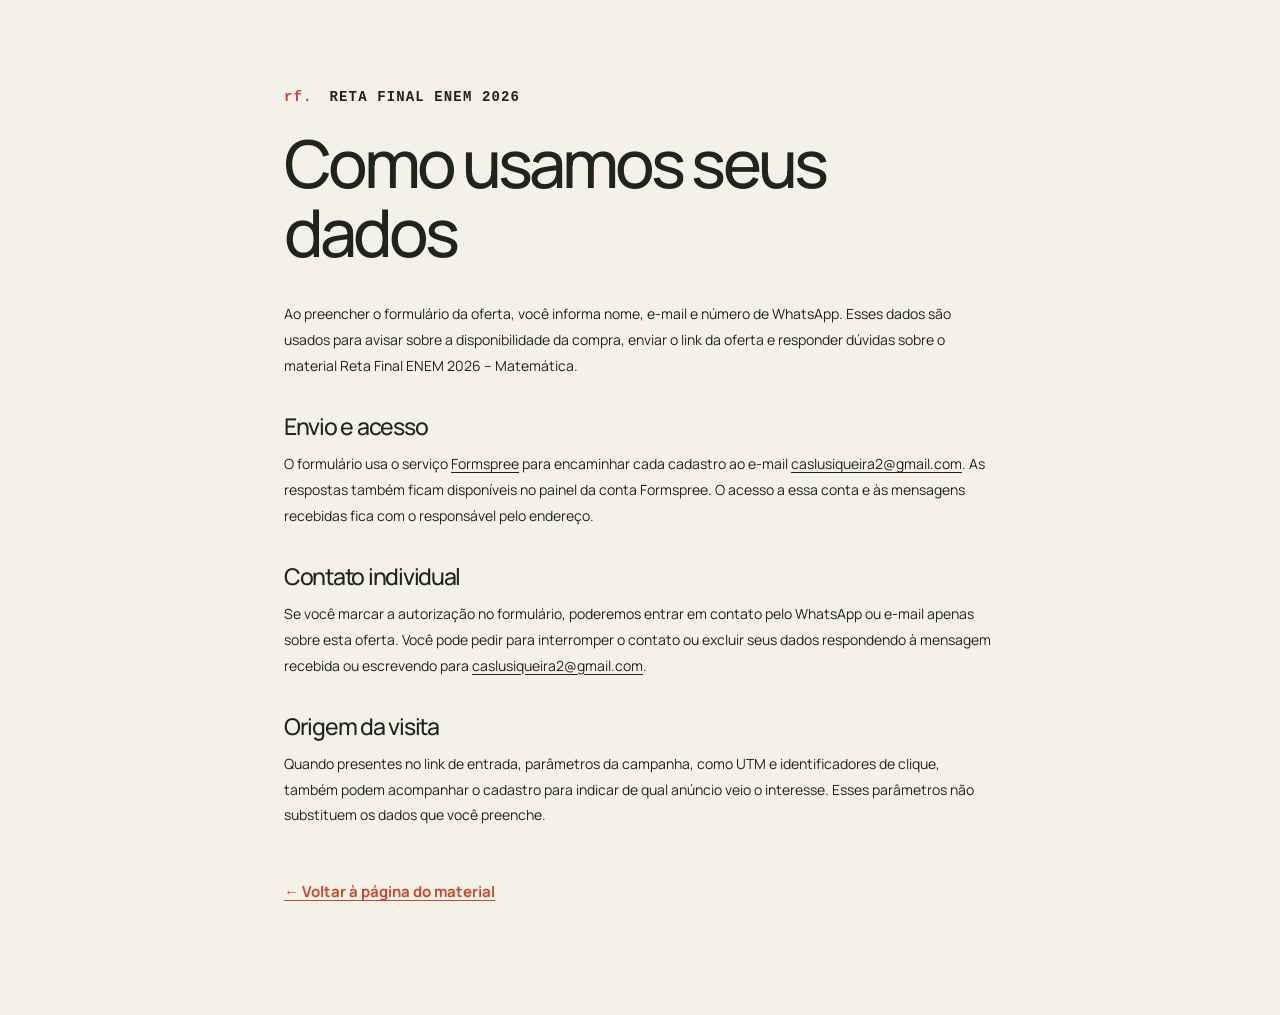
==== commit bd165a4d: "Connect privacidade.html to Formspree lead capture" ====
--- a/privacidade.html
+++ b/privacidade.html
@@ -25,7 +25,7 @@
     <h1>Como usamos seus dados</h1>
     <p>Ao preencher o formulário da oferta, você informa nome, e-mail e número de WhatsApp. Esses dados são usados para avisar sobre a disponibilidade da compra, enviar o link da oferta e responder dúvidas sobre o material Reta Final ENEM 2026 – Matemática.</p>
     <h2>Envio e acesso</h2>
-    <p>O formulário usa o serviço <a href="https://formsubmit.co/" target="_blank" rel="noopener noreferrer">FormSubmit</a> para encaminhar cada cadastro ao e-mail <a href="mailto:caslusiqueira2@gmail.com">caslusiqueira2@gmail.com</a>. O acesso às mensagens recebidas fica com o responsável por esse endereço. O FormSubmit informa que mantém um arquivo das submissões por 30 dias.</p>
+    <p>O formulário usa o serviço <a href="https://formspree.io/" target="_blank" rel="noopener noreferrer">Formspree</a> para encaminhar cada cadastro ao e-mail <a href="mailto:caslusiqueira2@gmail.com">caslusiqueira2@gmail.com</a>. As respostas também ficam disponíveis no painel da conta Formspree. O acesso a essa conta e às mensagens recebidas fica com o responsável pelo endereço.</p>
     <h2>Contato individual</h2>
     <p>Se você marcar a autorização no formulário, poderemos entrar em contato pelo WhatsApp ou e-mail apenas sobre esta oferta. Você pode pedir para interromper o contato ou excluir seus dados respondendo à mensagem recebida ou escrevendo para <a href="mailto:caslusiqueira2@gmail.com">caslusiqueira2@gmail.com</a>.</p>
     <h2>Origem da visita</h2>
--- a/assets/site.css
+++ b/assets/site.css
@@ -231,6 +231,7 @@
 .lead-submit{width:100%;min-height:58px;font-size:12px}
 .lead-submit:disabled{opacity:.65}
 .lead-status{min-height:16px;font-size:10px;color:var(--accent);line-height:1.5}
+.lead-fallback{font-size:11px;font-weight:700;color:var(--accent);text-decoration:underline;text-underline-offset:3px}
 .lead-privacy{font-size:9px;line-height:1.6;color:var(--muted)}
 .lead-privacy a{text-decoration:underline;text-underline-offset:2px}
 .offer-unlocked{padding-top:22px;border-top:1px solid var(--line)}
